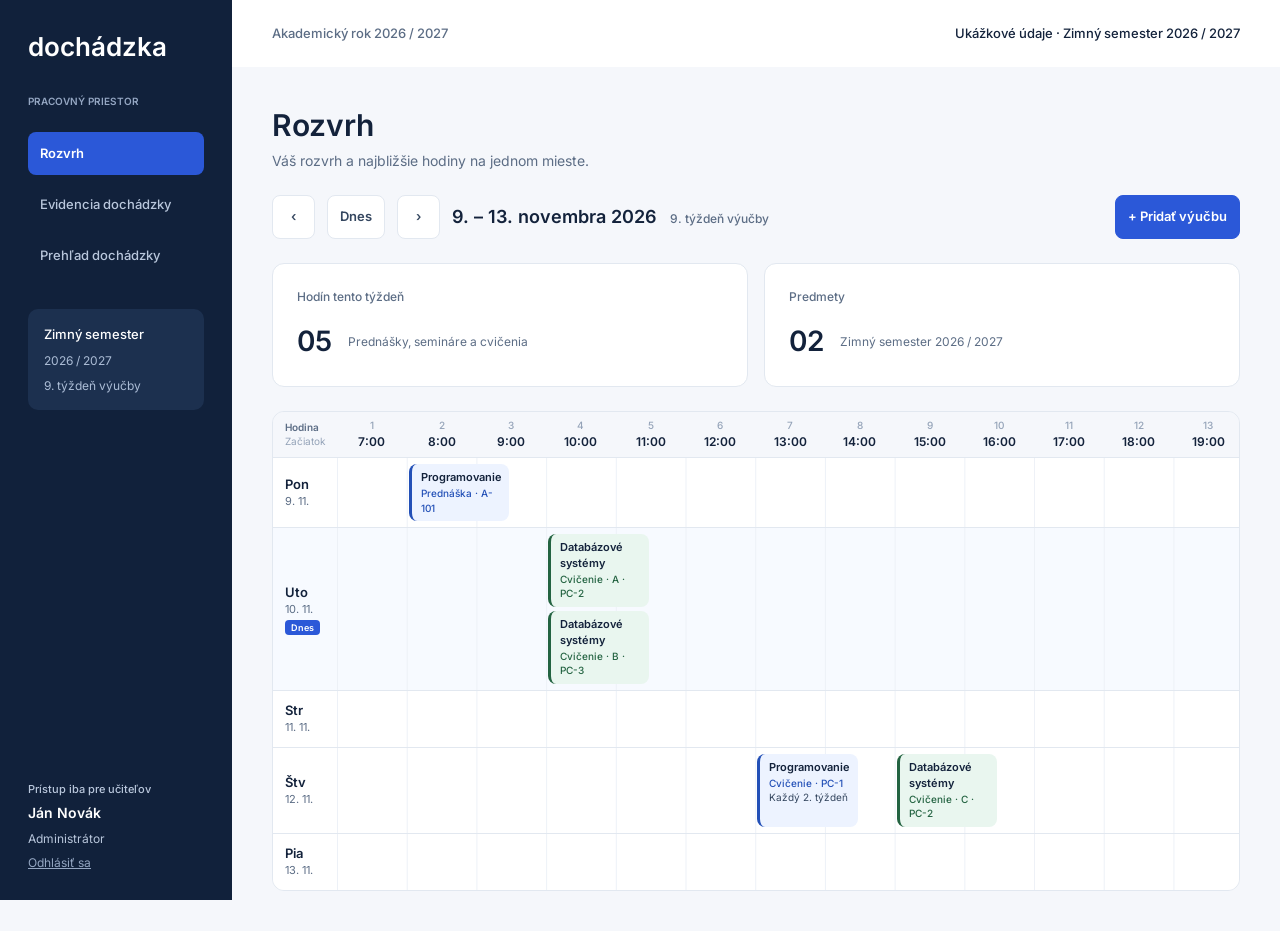
==== web/index.html @ b218ef8f "Add web prototype: prihlasenie, rozvrh, evidencia, prehlad" ====
<!DOCTYPE html>
<html lang="sk">
<head>
    <meta charset="utf-8">
    <meta name="viewport" content="width=device-width, initial-scale=1">
    <title>Rozvrh · dochádzka</title>
    <link rel="stylesheet" href="vendor/bootstrap/bootstrap.min.css">
    <link rel="stylesheet" href="css/app.css">
</head>
<body>
<div class="app">
    <aside class="sidebar offcanvas-lg offcanvas-start" tabindex="-1" id="sidebar" aria-label="Hlavná navigácia">
        <a class="brand" href="index.html">dochádzka</a>
        <div class="eyebrow">Pracovný priestor</div>

        <nav>
            <a href="index.html" class="active"
                aria-current="page">Rozvrh</a>
            <a href="evidencia.html">Evidencia dochádzky</a>
            <a href="prehlad.html">Prehľad dochádzky</a>
        </nav>

        <div class="semester-card">
            <strong>Zimný semester</strong>
            <span>2026 / 2027</span>
            <span>
                9. týždeň výučby
            </span>
        </div>

        <div class="account">
            <small>Prístup iba pre učiteľov</small>
            <strong>Ján Novák</strong>
            <span>Administrátor</span>
            <form data-go="prihlasenie.html">
                <button type="submit">Odhlásiť sa</button>
            </form>
        </div>
    </aside>

    <div class="workspace">
        <header class="topbar">
            <button class="btn btn-light btn-icon d-lg-none" type="button" data-bs-toggle="offcanvas" data-bs-target="#sidebar" aria-controls="sidebar" aria-label="Otvoriť navigáciu">☰</button>
            <span class="year">Akademický rok 2026 / 2027</span>
            <span class="current">Ukážkové údaje · Zimný semester 2026 / 2027</span>
        </header>

        <main class="screen">
            <div class="page-heading">
                <h1>Rozvrh</h1>
                <p>Váš rozvrh a najbližšie hodiny na jednom mieste.</p>
            </div>

            <div class="toolbar">
                <a class="btn btn-light btn-icon" href="#" data-proto-note="Prototyp zobrazuje iba jeden ukážkový týždeň." aria-label="Predchádzajúci týždeň">‹</a>
                <a class="btn btn-light" href="index.html">Dnes</a>
                <a class="btn btn-light btn-icon" href="#" data-proto-note="Prototyp zobrazuje iba jeden ukážkový týždeň." aria-label="Nasledujúci týždeň">›</a>
                <h2 class="week-label grow">
                    9. – 13. novembra 2026
                    <span class="toolbar-meta ms-2">9. týždeň výučby</span>
                </h2>
                <button class="btn btn-primary" type="button" data-bs-toggle="modal" data-bs-target="#lessonModal">+ Pridať výučbu</button>
            </div>

            <div class="row g-3">
                <div class="col-md-6">
                    <div class="panel panel-body">
                        <div class="stat-label fw-medium mb-3">Hodín tento týždeň</div>
                        <div class="d-flex align-items-center gap-3">
                            <span class="stat-number">05</span>
                            <span class="stat-label">Prednášky, semináre a cvičenia</span>
                        </div>
                    </div>
                </div>
                <div class="col-md-6">
                    <div class="panel panel-body">
                        <div class="stat-label fw-medium mb-3">Predmety</div>
                        <div class="d-flex align-items-center gap-3">
                            <span class="stat-number">02</span>
                            <span class="stat-label">Zimný semester 2026 / 2027</span>
                        </div>
                    </div>
                </div>
            </div>

            <div class="panel tt">
                <div class="tt-inner">
                    <div class="tt-head">
                        <div class="tt-corner">Hodina <span>Začiatok</span></div>
                        <div class="tt-hours">
                            <div><small>1</small><strong>7:00</strong></div>
                            <div><small>2</small><strong>8:00</strong></div>
                            <div><small>3</small><strong>9:00</strong></div>
                            <div><small>4</small><strong>10:00</strong></div>
                            <div><small>5</small><strong>11:00</strong></div>
                            <div><small>6</small><strong>12:00</strong></div>
                            <div><small>7</small><strong>13:00</strong></div>
                            <div><small>8</small><strong>14:00</strong></div>
                            <div><small>9</small><strong>15:00</strong></div>
                            <div><small>10</small><strong>16:00</strong></div>
                            <div><small>11</small><strong>17:00</strong></div>
                            <div><small>12</small><strong>18:00</strong></div>
                            <div><small>13</small><strong>19:00</strong></div>
                            <div><small>14</small><strong>20:00</strong></div>
                        </div>
                    </div>

                    <div class="tt-row">
                        <div class="tt-day">
                            <strong>Pon</strong>
                            <span>9. 11.</span>
                        </div>

                        <div class="tt-track">

                            <div class="tt-block c0"
                                style="--col: 13; --span: 18; --lane: 1"
                                title="Programovanie · Prednáška · 08:00 – 09:30 · A-101">
                                <a class="title stretched-link"
                                    href="evidencia.html">Programovanie</a>
                                Prednáška · A-101
                                <a class="edit" href="#" data-bs-toggle="modal" data-bs-target="#lessonModal"
                                    aria-label="Upraviť výučbu Programovanie · Prednáška" title="Upraviť">✎</a>
                                <form
                                    data-confirm="Výučba „Programovanie · Prednáška“ sa odstráni z celého semestra vrátane zapísanej dochádzky.">
                                    <button class="remove" type="submit" aria-label="Odstrániť výučbu Programovanie">×</button>
                                </form>
                            </div>
                        </div>
                    </div>
                    <div class="tt-row today">
                        <div class="tt-day">
                            <strong>Uto</strong>
                            <span>10. 11.</span>
                            <span class="pill">Dnes</span>
                        </div>

                        <div class="tt-track">

                            <div class="tt-block c2"
                                style="--col: 37; --span: 18; --lane: 1"
                                title="Databázové systémy · Cvičenie · A · 10:00 – 11:30 · PC-2">
                                <a class="title stretched-link"
                                    href="evidencia.html">Databázové systémy</a>
                                Cvičenie · A · PC-2
                                <a class="edit" href="#" data-bs-toggle="modal" data-bs-target="#lessonModal"
                                    aria-label="Upraviť výučbu Databázové systémy · Cvičenie · A" title="Upraviť">✎</a>
                                <form
                                    data-confirm="Výučba „Databázové systémy · Cvičenie · A“ sa odstráni z celého semestra vrátane zapísanej dochádzky.">
                                    <button class="remove" type="submit" aria-label="Odstrániť výučbu Databázové systémy">×</button>
                                </form>
                            </div>
                            <div class="tt-block c2"
                                style="--col: 37; --span: 18; --lane: 2"
                                title="Databázové systémy · Cvičenie · B · 10:00 – 11:30 · PC-3">
                                <a class="title stretched-link"
                                    href="evidencia.html">Databázové systémy</a>
                                Cvičenie · B · PC-3
                                <a class="edit" href="#" data-bs-toggle="modal" data-bs-target="#lessonModal"
                                    aria-label="Upraviť výučbu Databázové systémy · Cvičenie · B" title="Upraviť">✎</a>
                                <form
                                    data-confirm="Výučba „Databázové systémy · Cvičenie · B“ sa odstráni z celého semestra vrátane zapísanej dochádzky.">
                                    <button class="remove" type="submit" aria-label="Odstrániť výučbu Databázové systémy">×</button>
                                </form>
                            </div>
                        </div>
                    </div>
                    <div class="tt-row">
                        <div class="tt-day">
                            <strong>Str</strong>
                            <span>11. 11.</span>
                        </div>

                        <div class="tt-track">

                        </div>
                    </div>
                    <div class="tt-row">
                        <div class="tt-day">
                            <strong>Štv</strong>
                            <span>12. 11.</span>
                        </div>

                        <div class="tt-track">

                            <div class="tt-block c0"
                                style="--col: 73; --span: 18; --lane: 1"
                                title="Programovanie · Cvičenie · 13:00 – 14:30 · PC-1">
                                <a class="title stretched-link"
                                    href="evidencia.html">Programovanie</a>
                                Cvičenie · PC-1
                                <div class="note">Každý 2. týždeň</div>
                                <a class="edit" href="#" data-bs-toggle="modal" data-bs-target="#lessonModal"
                                    aria-label="Upraviť výučbu Programovanie · Cvičenie" title="Upraviť">✎</a>
                                <form
                                    data-confirm="Výučba „Programovanie · Cvičenie“ sa odstráni z celého semestra vrátane zapísanej dochádzky.">
                                    <button class="remove" type="submit" aria-label="Odstrániť výučbu Programovanie">×</button>
                                </form>
                            </div>
                            <div class="tt-block c2"
                                style="--col: 97; --span: 18; --lane: 1"
                                title="Databázové systémy · Cvičenie · C · 15:00 – 16:30 · PC-2">
                                <a class="title stretched-link"
                                    href="evidencia.html">Databázové systémy</a>
                                Cvičenie · C · PC-2
                                <a class="edit" href="#" data-bs-toggle="modal" data-bs-target="#lessonModal"
                                    aria-label="Upraviť výučbu Databázové systémy · Cvičenie · C" title="Upraviť">✎</a>
                                <form
                                    data-confirm="Výučba „Databázové systémy · Cvičenie · C“ sa odstráni z celého semestra vrátane zapísanej dochádzky.">
                                    <button class="remove" type="submit" aria-label="Odstrániť výučbu Databázové systémy">×</button>
                                </form>
                            </div>
                        </div>
                    </div>
                    <div class="tt-row">
                        <div class="tt-day">
                            <strong>Pia</strong>
                            <span>13. 11.</span>
                        </div>

                        <div class="tt-track">

                        </div>
                    </div>
                </div>
            </div>
        </main>
    </div>
</div>

<div class="modal fade" id="confirmModal" tabindex="-1" aria-labelledby="confirmTitle" aria-hidden="true">
    <div class="modal-dialog modal-dialog-centered modal-sm">
        <div class="modal-content">
            <div class="modal-body">
                <h2 class="modal-title" id="confirmTitle">Naozaj odstrániť?</h2>
                <div data-confirm-text></div>
            </div>
            <div class="modal-footer">
                <button type="button" class="btn btn-light btn-wide" data-bs-dismiss="modal">Zrušiť</button>
                <button type="button" class="btn btn-primary btn-wide" data-confirm-ok>Odstrániť</button>
            </div>
        </div>
    </div>
</div>

<div class="modal fade" id="lessonModal" tabindex="-1" aria-labelledby="lessonTitle" aria-hidden="true">
    <div class="modal-dialog modal-dialog-centered modal-dialog-scrollable" style="--bs-modal-width: 640px">
        <form class="modal-content" id="lessonForm" novalidate>
            <input type="hidden" name="week" value="2026-11-09">

            <div class="modal-header">
                <div>
                    <h2 class="modal-title" id="lessonTitle">Pridať výučbu</h2>
                    <p>Vytvorte novú hodinu v rozvrhu – Zimný semester 2026 / 2027.</p>
                </div>
                <button type="button" class="btn-close" data-bs-dismiss="modal" aria-label="Zavrieť"></button>
            </div>

            <div class="modal-body">
                <div class="row g-3">
                    <div class="col-sm-6">
                        <label class="form-label" for="subject">Predmet</label>
                        <input class="form-control" type="text" id="subject" name="subject" list="subjectList"
                            value="" placeholder="Vyberte alebo napíšte nový" autocomplete="off" required>
                        <datalist id="subjectList">
                            <option value="Databázové systémy"></option>
                            <option value="Programovanie"></option>
                        </datalist>
                    </div>
                    <div class="col-sm-6">
                        <label class="form-label" for="type">Typ výučby</label>
                        <select class="form-select" id="type" name="type">
                            <option value="lecture">Prednáška</option>
                            <option value="seminar">Seminár</option>
                            <option value="exercise" selected>Cvičenie</option>
                            <option value="lab">Lab. cvičenie</option>
                        </select>
                    </div>

                    <div class="col-sm-6">
                        <label class="form-label" for="room">Miestnosť <span class="optional">voliteľné</span></label>
                        <input class="form-control" type="text" id="room" name="room"
                            value="" placeholder="napr. A-101">
                    </div>

                    <div class="col-sm-4" data-hide-once>
                        <label class="form-label" for="weekday">Deň</label>
                        <select class="form-select" id="weekday" name="weekday">
                            <option value="1" selected>Pondelok</option>
                            <option value="2">Utorok</option>
                            <option value="3">Streda</option>
                            <option value="4">Štvrtok</option>
                            <option value="5">Piatok</option>
                        </select>
                    </div>
                    <div class="col-6 col-sm-4">
                        <label class="form-label" for="starts_at">Začiatok</label>
                        <input class="form-control" type="time" step="300" id="starts_at" name="starts_at"
                            value="08:00" required>
                    </div>
                    <div class="col-6 col-sm-4">
                        <label class="form-label" for="ends_at">Koniec</label>
                        <input class="form-control" type="time" step="300" id="ends_at" name="ends_at"
                            value="09:30" required>
                    </div>
                </div>

                <div>
                    <div class="form-label" id="recurrenceLabel">Opakovanie</div>
                    <div class="chips" role="radiogroup" aria-labelledby="recurrenceLabel">
                        <input class="btn-check" type="radio" name="recurrence" id="recurrence-weekly"
                            value="weekly" checked>
                        <label for="recurrence-weekly">Každý týždeň</label>
                        <input class="btn-check" type="radio" name="recurrence" id="recurrence-biweekly"
                            value="biweekly">
                        <label for="recurrence-biweekly">Každý druhý týždeň</label>
                        <input class="btn-check" type="radio" name="recurrence" id="recurrence-once"
                            value="once">
                        <label for="recurrence-once">Jednorazovo</label>
                    </div>
                </div>

                <div>
                    <div class="row g-3">
                        <div class="col-sm-6">
                            <label class="form-label" for="valid_from" data-from-label>Platí od</label>
                            <input class="form-control" type="date" id="valid_from" name="valid_from"
                                min="2026-09-14" max="2026-12-11"
                                value="2026-09-14" required>
                        </div>
                        <div class="col-sm-6" data-hide-once>
                            <label class="form-label" for="valid_to">Platí do</label>
                            <input class="form-control" type="date" id="valid_to" name="valid_to"
                                min="2026-09-14" max="2026-12-11"
                                value="2026-12-11">
                        </div>
                    </div>
                    <div class="form-text mt-2" data-hide-once>Predvolené podľa nastavení semestra · 13 týždňov</div>
                </div>

                <div class="notice" role="status"><strong>Bez kolízií</strong><div>V tomto čase nemáte inú výučbu a miestnosť nie je obsadená.</div></div>            </div>

            <div class="modal-footer">
                <button type="button" class="btn btn-light btn-wide" data-bs-dismiss="modal">Zrušiť</button>
                <button type="submit" class="btn btn-primary btn-wide">Uložiť výučbu</button>
            </div>
        </form>
    </div>
</div>

<script src="vendor/bootstrap/bootstrap.bundle.min.js"></script>
<script src="js/app.js"></script>
</body>
</html>
---- web/css/app.css ----
/* Dochádzka – vzhľad podľa návrhu vo Figme, postavený na Bootstrape 5.3 */

@font-face {
    font-family: "Inter";
    font-style: normal;
    font-weight: 100 900;
    font-display: swap;
    src: url("../fonts/inter-latin-ext-wght-normal.woff2") format("woff2-variations");
    unicode-range: U+0100-02BA, U+02BD-02C5, U+02C7-02CC, U+02CE-02D7, U+02DD-02FF, U+0304, U+0308, U+0329, U+1D00-1DBF, U+1E00-1E9F, U+1EF2-1EFF, U+2020, U+20A0-20AB, U+20AD-20C0, U+2113, U+2C60-2C7F, U+A720-A7FF;
}

@font-face {
    font-family: "Inter";
    font-style: normal;
    font-weight: 100 900;
    font-display: swap;
    src: url("../fonts/inter-latin-wght-normal.woff2") format("woff2-variations");
    unicode-range: U+0000-00FF, U+0131, U+0152-0153, U+02BB-02BC, U+02C6, U+02DA, U+02DC, U+0304, U+0308, U+0329, U+2000-206F, U+20AC, U+2122, U+2191, U+2193, U+2212, U+2215, U+FEFF, U+FFFD;
}

:root {
    --ink: #13223b;
    --body: #34465f;
    --muted: #5c6d85;
    --placeholder: #94a3b8;
    --page: #f5f7fb;
    --line: #e2e8f0;
    --line-input: #cfd8e6;
    --primary: #2b58d8;
    --primary-dark: #2350b7;
    --tint: #edf3ff;
    --navy: #11213b;
    --navy-soft: #1c304f;

    --present-bg: #e9f6ef;   --present-fg: #236341;
    --absent-bg: #fff0ef;    --absent-fg: #b13636;
    --excused-bg: #fff6df;   --excused-fg: #89600c;
    --replacing-bg: #eef0ff; --replacing-fg: #5f48a4;

    --sidebar-width: 232px;

    --bs-body-font-family: "Inter", system-ui, -apple-system, "Segoe UI", sans-serif;
    --bs-body-font-size: 0.8125rem;
    --bs-body-line-height: 1.45;
    --bs-body-color: var(--ink);
    --bs-body-bg: var(--page);
    --bs-border-color: var(--line);
    --bs-primary: var(--primary);
    --bs-primary-rgb: 43, 88, 216;
    --bs-link-color-rgb: 43, 88, 216;
    --bs-link-hover-color-rgb: 35, 80, 183;
    --bs-secondary-color: var(--muted);
    --bs-border-radius: 8px;
}

h1, h2, h3, .fw-semibold { font-weight: 600; }
a { text-decoration: none; }
a:hover { text-decoration: underline; }
.text-muted { color: var(--muted) !important; }

/* ---------- Rozloženie ---------- */

.app { display: flex; min-height: 100vh; }

.sidebar {
    width: var(--sidebar-width);
    flex: 0 0 var(--sidebar-width);
    background-color: var(--navy) !important; /* Bootstrap dáva .offcanvas-lg na šírke lg priehľadné pozadie */
    color: #fff;
    padding: 28px;
    display: flex;
    flex-direction: column;
    gap: 32px;
}

@media (min-width: 992px) {
    .sidebar { position: sticky; top: 0; height: 100vh; overflow-y: auto; }
}

@media (max-width: 991.98px) {
    .sidebar.offcanvas-lg { --bs-offcanvas-width: var(--sidebar-width); --bs-offcanvas-bg: var(--navy); }
}

.sidebar .brand { font-size: 26px; font-weight: 600; color: #fff; line-height: 1.45; }
.sidebar .brand:hover { text-decoration: none; }
.sidebar .eyebrow { font-size: 10px; font-weight: 600; letter-spacing: 0; color: #94a6c2; text-transform: uppercase; margin-top: -4px; }
.sidebar nav { display: flex; flex-direction: column; gap: 8px; margin-top: -8px; }
.sidebar nav a { padding: 12px; border-radius: 8px; font-weight: 500; color: #b9c7dc; }
.sidebar nav a:hover { background: var(--navy-soft); color: #fff; text-decoration: none; }
.sidebar nav a.active { background: var(--primary); color: #fff; font-weight: 600; }
.sidebar .semester-card { background: var(--navy-soft); border-radius: 10px; padding: 16px; display: flex; flex-direction: column; gap: 8px; }
.sidebar .semester-card strong { font-weight: 500; }
.sidebar .semester-card span { font-size: 12px; color: #acbdd6; }
.sidebar .account { margin-top: auto; display: flex; flex-direction: column; gap: 6px; }
.sidebar .account small { font-size: 11px; font-weight: 500; color: #b9c7dc; }
.sidebar .account strong { font-size: 14px; font-weight: 600; }
.sidebar .account span { font-size: 12px; color: #b9c7dc; }
.sidebar .account button { align-self: flex-start; padding: 0; border: 0; background: none; font-size: 12px; color: #94a6c2; text-decoration: underline; }
.sidebar .account button:hover { color: #fff; }

.workspace { flex: 1 1 auto; min-width: 0; display: flex; flex-direction: column; }
.topbar { background: #fff; min-height: 67px; padding: 12px 40px; display: flex; align-items: center; gap: 20px; font-weight: 500; }
.topbar .year { color: var(--muted); }
.topbar .current { margin-left: auto; text-align: right; }
.screen { padding: 40px; display: flex; flex-direction: column; gap: 24px; }
.page-heading h1 { font-size: 30px; margin: 0 0 8px; }
.page-heading p { font-size: 14px; color: var(--muted); margin: 0; }

@media (max-width: 767.98px) {
    .topbar { padding: 12px 16px; }
    .screen { padding: 24px 16px; }
}

/* ---------- Základné prvky ---------- */

.panel { background: #fff; border: 1px solid var(--line); border-radius: 12px; }
.panel-body { padding: 24px; }
.panel-title { font-size: 17px; font-weight: 600; margin: 0; }

.btn {
    --bs-btn-font-size: 0.8125rem;
    --bs-btn-font-weight: 600;
    --bs-btn-padding-x: 12px;
    --bs-btn-padding-y: 11px;
    --bs-btn-border-radius: 8px;
    white-space: nowrap;
}
.btn-primary {
    --bs-btn-bg: var(--primary); --bs-btn-border-color: var(--primary);
    --bs-btn-hover-bg: var(--primary-dark); --bs-btn-hover-border-color: var(--primary-dark);
    --bs-btn-active-bg: var(--primary-dark); --bs-btn-active-border-color: var(--primary-dark);
    --bs-btn-disabled-bg: var(--primary); --bs-btn-disabled-border-color: var(--primary);
}
.btn-light {
    --bs-btn-color: var(--body); --bs-btn-bg: #fff; --bs-btn-border-color: var(--line);
    --bs-btn-hover-color: var(--ink); --bs-btn-hover-bg: #f9fafc; --bs-btn-hover-border-color: var(--line-input);
    --bs-btn-active-bg: #eef1f6; --bs-btn-active-border-color: var(--line-input);
}
.btn-wide { --bs-btn-padding-x: 20px; }
.btn-icon { width: 43px; padding-left: 0; padding-right: 0; }

.form-label { font-size: 12px; font-weight: 500; color: var(--muted); margin-bottom: 8px; }
.form-label .optional { font-size: 11px; font-weight: 400; color: var(--placeholder); margin-left: 4px; }
.form-control, .form-select {
    font-size: 0.8125rem; font-weight: 500; color: var(--ink);
    padding: 11px 12px; border-color: var(--line-input); border-radius: 8px; background-color: #fff;
}
.form-select { padding-right: 36px; }
.form-control::placeholder { color: var(--placeholder); font-weight: 400; }
.form-control:focus, .form-select:focus { border-color: var(--primary); box-shadow: 0 0 0 3px rgba(43, 88, 216, .18); }
.form-control:disabled, .form-control[readonly], .form-select:disabled { background: var(--page); color: var(--muted); }
.form-text { font-size: 12px; color: var(--muted); }
.form-check-input:checked { background-color: var(--primary); border-color: var(--primary); }
.form-check-label { font-weight: 500; color: var(--body); }
.invalid-feedback { font-size: 12px; }

.select-plain { width: auto; max-width: 100%; border-color: transparent; font-weight: 600; color: var(--body); }
.select-plain:hover { border-color: var(--line-input); }

.notice { background: var(--tint); color: var(--primary-dark); border-radius: 8px; padding: 14px 16px; display: flex; gap: 12px; align-items: flex-start; }
.notice strong { font-weight: 600; white-space: nowrap; }
.notice.warn { background: var(--excused-bg); color: var(--excused-fg); }
.notice.ok { background: var(--present-bg); color: var(--present-fg); }
.notice.danger { background: var(--absent-bg); color: var(--absent-fg); }
.notice ul { margin: 0; padding-left: 16px; }

.stat-number { font-size: 28px; font-weight: 600; line-height: 1.45; }
.stat-label { font-size: 12px; color: var(--muted); }

.empty { padding: 48px 24px; text-align: center; color: var(--muted); }
.empty h2 { font-size: 17px; color: var(--ink); }

/* Stavy dochádzky */
.status { display: inline-block; padding: 5px 8px; border-radius: 6px; font-size: 11px; font-weight: 500; line-height: 1.45; border: 0; }
.status-present { background: var(--present-bg); color: var(--present-fg); }
.status-absent { background: var(--absent-bg); color: var(--absent-fg); }
.status-excused { background: var(--excused-bg); color: var(--excused-fg); }
.status-replacing { background: var(--replacing-bg); color: var(--replacing-fg); }
select.status { appearance: none; padding-right: 22px; cursor: pointer;
    background-image: url("data:image/svg+xml,%3Csvg xmlns='http://www.w3.org/2000/svg' viewBox='0 0 10 6'%3E%3Cpath d='M1 1l4 4 4-4' fill='none' stroke='%235c6d85' stroke-width='1.5' stroke-linecap='round'/%3E%3C/svg%3E");
    background-repeat: no-repeat; background-position: right 8px center; background-size: 8px; }
select.status:focus { outline: 2px solid var(--primary); outline-offset: 1px; }

/* Výber z možností (opakovanie, stav) – tlačidlá namiesto prepínačov */
.chips { display: flex; flex-wrap: wrap; gap: 8px; }
.chips label { display: inline-flex; align-items: center; gap: 8px; padding: 10px 14px; border: 1px solid var(--line-input); border-radius: 8px; background: #fff; font-weight: 500; color: var(--body); cursor: pointer; }
.chips .dot { width: 8px; height: 8px; border-radius: 50%; background: currentColor; }
.chips input:focus-visible + label { box-shadow: 0 0 0 3px rgba(43, 88, 216, .18); }
.chips input:checked + label { background: var(--tint); border-color: var(--primary); color: var(--primary-dark); font-weight: 600; }
.chips label.chip-present .dot { color: var(--present-fg); }
.chips label.chip-absent .dot { color: var(--absent-fg); }
.chips label.chip-excused .dot { color: var(--excused-fg); }
.chips label.chip-replacing .dot { color: var(--replacing-fg); }
.chips input:checked + label.chip-present { background: var(--present-bg); border-color: var(--present-fg); color: var(--present-fg); }
.chips input:checked + label.chip-absent { background: var(--absent-bg); border-color: var(--absent-fg); color: var(--absent-fg); }
.chips input:checked + label.chip-excused { background: var(--excused-bg); border-color: var(--excused-fg); color: var(--excused-fg); }
.chips input:checked + label.chip-replacing { background: var(--replacing-bg); border-color: var(--replacing-fg); color: var(--replacing-fg); }

/* Dialógy */
.modal { --bs-modal-bg: #fff; }
.modal-content { border: 0; border-radius: 16px; overflow: hidden; box-shadow: 0 24px 64px rgba(17, 33, 59, .28); }
.modal-header { padding: 24px 28px 20px; align-items: flex-start; border-color: var(--line); }
.modal-title { font-size: 20px; font-weight: 600; }
.modal-header > div { flex: 1 1 auto; min-width: 0; }
.modal-header p { margin: 4px 0 0; color: var(--muted); }
.modal-header .btn-close { width: 36px; height: 36px; padding: 0; margin: 0; border-radius: 8px; background-color: var(--page); background-size: 10px; opacity: 1; }
.modal-body { padding: 24px 28px; display: flex; flex-direction: column; gap: 20px; }
.modal-footer { padding: 20px 28px; background: #f9fafc; border-color: var(--line); gap: 12px; }
.modal-footer > * { margin: 0; }
.modal-backdrop { --bs-backdrop-bg: var(--ink); }

/* ---------- Rozvrh ---------- */

.toolbar { display: flex; flex-wrap: wrap; align-items: center; gap: 12px; }
.toolbar .grow { flex: 1 1 auto; min-width: 0; }
.week-label { font-size: 18px; font-weight: 600; margin: 0; }
.toolbar-meta { font-size: 12px; font-weight: 500; color: var(--muted); }

.tt { overflow-x: auto; }
.tt-inner { min-width: 1040px; }
.tt-head, .tt-row { display: grid; grid-template-columns: 64px 1fr; }
.tt-head { background: var(--page); border-bottom: 1px solid var(--line); }
.tt-row + .tt-row { border-top: 1px solid var(--line); }
.tt-row.today { background: #f7faff; }
.tt-corner, .tt-day { padding: 8px 0 8px 12px; display: flex; flex-direction: column; justify-content: center; }
.tt-corner { font-size: 10px; font-weight: 600; color: var(--muted); }
.tt-corner span { font-weight: 400; color: var(--placeholder); }
.tt-day strong { font-weight: 600; }
.tt-day span { font-size: 11px; color: var(--muted); }
.tt-day .pill { align-self: flex-start; margin-top: 2px; padding: 1px 6px; border-radius: 4px; background: var(--primary); color: #fff; font-size: 9px; font-weight: 600; }
.tt-day .pill.alt { background: var(--tint); color: var(--primary-dark); }
.tt-hours { display: grid; grid-template-columns: repeat(14, 1fr); text-align: center; padding: 6px 0; }
.tt-hours small { display: block; font-size: 10px; font-weight: 500; color: var(--placeholder); }
.tt-hours strong { font-size: 12px; font-weight: 600; }
.tt-track {
    display: grid; grid-template-columns: repeat(168, minmax(0, 1fr)); grid-auto-rows: minmax(44px, auto);
    row-gap: 4px; padding: 6px 0; min-height: 56px;
    background-image: linear-gradient(to right, #edf1f7 1px, transparent 1px); background-size: calc(100% / 14) 100%;
}
.tt-block {
    grid-column: var(--col) / span var(--span); grid-row: var(--lane);
    position: relative; margin: 0 2px; padding: 6px 6px 6px 9px; min-width: 0;
    border-left: 3px solid var(--fg); border-radius: 8px; background: var(--bg);
    font-size: 10px; font-weight: 500; color: var(--fg); line-height: 1.45; overflow: hidden;
}
.tt-block:hover { box-shadow: 0 2px 8px rgba(17, 33, 59, .12); }
.tt-block .title { display: block; font-size: 11px; font-weight: 600; color: var(--ink); overflow-wrap: anywhere; }
.tt-block .title:hover { text-decoration: none; }
.tt-block .note { color: var(--body); font-weight: 400; }
.tt-block .remove { position: absolute; top: 2px; right: 2px; z-index: 2; width: 18px; height: 18px; padding: 0; border: 0; border-radius: 4px; background: #fff; color: var(--muted); font-size: 12px; line-height: 1; opacity: 0; }
.tt-block .edit { position: absolute; top: 2px; right: 22px; z-index: 2; width: 18px; height: 18px; border-radius: 4px; background: #fff; color: var(--muted); font-size: 11px; line-height: 18px; text-align: center; opacity: 0; }
.tt-block .edit:hover { color: var(--primary); text-decoration: none; }
.tt-block:hover .remove, .tt-block .remove:focus, .tt-block:hover .edit, .tt-block .edit:focus { opacity: 1; }
@media (hover: none) { .tt-block .edit, .tt-block .remove { opacity: 1; } } /* dotykové zariadenia nemajú hover */
.tt-block.ghost { background: none; border: 1px dashed var(--line-input); color: var(--placeholder); }
.tt-block.ghost .title { color: var(--muted); }
.tt-free { grid-column: 1 / -1; margin: 0 2px; padding: 12px; border-radius: 8px; background: var(--page); color: var(--muted); font-weight: 500; display: flex; align-items: center; }
.c0 { --bg: #edf3ff; --fg: #2350b7; }
.c1 { --bg: #eef0ff; --fg: #5f48a4; }
.c2 { --bg: #e9f6ef; --fg: #236341; }
.c3 { --bg: #fff6df; --fg: #89600c; }
.c4 { --bg: #e6f5f6; --fg: #17696b; }
.c5 { --bg: #fdeef3; --fg: #a3305a; }

/* ---------- Evidencia dochádzky ---------- */

.totals { display: grid; grid-template-columns: repeat(4, minmax(0, 1fr)); gap: 16px; }
.totals .panel { padding: 20px; }
@media (max-width: 767.98px) { .totals { grid-template-columns: repeat(2, minmax(0, 1fr)); } }

.attendance-grid { display: grid; grid-template-columns: minmax(0, 1fr) 280px; gap: 20px; align-items: start; }
@media (max-width: 1199.98px) { .attendance-grid { grid-template-columns: minmax(0, 1fr); } }

.roster { overflow: hidden; }
.roster-heading { display: flex; flex-wrap: wrap; align-items: center; gap: 12px; padding: 20px; }
.roster-heading .panel-title { flex: 1 1 auto; }
.roster-columns, .roster-row { display: grid; grid-template-columns: minmax(0, 1fr) 96px 150px; gap: 12px; align-items: center; padding: 14px; }
.roster-columns { background: var(--page); font-size: 10px; font-weight: 600; color: var(--muted); text-transform: uppercase; }
.roster-row { min-height: 54px; }
.roster-row + .roster-row { border-top: 1px solid #f0f3f8; }
.roster-row .name { font-weight: 500; }
.roster-row .name small { font-size: 11px; font-weight: 400; color: var(--muted); margin-left: 6px; }
.roster-row .time { font-size: 11px; color: var(--muted); }
.roster-row .time em { display: block; font-style: normal; font-size: 10px; color: var(--placeholder); }
.roster-row .state { display: flex; align-items: center; gap: 6px; }
.roster-row.incoming { background: #f7faff; }
@media (max-width: 575.98px) {
    .roster-columns, .roster-row { grid-template-columns: minmax(0, 1fr) 62px 128px; gap: 8px; }
}
.roster-row .btn-remove { width: 22px; height: 22px; padding: 0; border: 0; border-radius: 6px; background: none; color: var(--muted); font-size: 14px; line-height: 1; }
.roster-row .btn-remove:hover { background: var(--absent-bg); color: var(--absent-fg); }
.roster-link { padding: 12px 14px; background: #f4f1fc; color: #60469b; font-size: 11px; font-weight: 500; }
.roster-section { padding: 14px; background: #eef4ff; border-top: 2px solid var(--primary); }
.roster-section strong { display: block; font-size: 10px; font-weight: 600; color: var(--primary); text-transform: uppercase; }
.roster-section span { font-size: 11px; color: var(--muted); }

.nfc { padding: 20px; display: flex; flex-direction: column; gap: 16px; align-items: flex-start; }
.nfc p { margin: 0; font-size: 12px; color: var(--muted); }
.nfc .last-scan { align-self: stretch; padding: 16px; border-radius: 8px; background: var(--present-bg); color: var(--present-fg); display: flex; flex-direction: column; gap: 8px; }
.nfc .last-scan strong { font-size: 15px; font-weight: 600; }
.nfc .last-scan span { font-size: 14px; font-weight: 500; }
.nfc .last-scan small { font-size: 11px; }
.nfc .last-scan.idle { background: var(--page); color: var(--muted); }

.lesson-context { padding: 12px 16px; border-radius: 8px; background: var(--page); }
.lesson-context strong { display: block; font-weight: 600; }
.lesson-context span { font-size: 12px; font-weight: 500; color: var(--muted); }

.pick-list { border: 1px solid var(--line-input); border-radius: 8px; overflow: hidden; }
.pick-list .heading { padding: 8px 14px; background: var(--page); font-size: 10px; font-weight: 600; color: var(--muted); text-transform: uppercase; }
.pick-list .items { max-height: 190px; overflow-y: auto; }
.pick-list label { display: flex; align-items: center; gap: 12px; padding: 10px 14px; border-top: 1px solid var(--line); cursor: pointer; margin: 0; }
.pick-list label:has(input:checked) { background: #f7faff; }
.pick-list label .who { flex: 1 1 auto; min-width: 0; font-weight: 500; }
.pick-list label .who small { display: block; font-size: 11px; font-weight: 400; color: var(--muted); }
.pick-list .none { padding: 14px; color: var(--muted); border-top: 1px solid var(--line); }
.input-action { position: relative; }
.input-action .form-control { padding-right: 64px; }
.input-action button { position: absolute; top: 50%; right: 8px; transform: translateY(-50%); padding: 4px; border: 0; background: none; font-size: 12px; font-weight: 600; color: var(--primary); }

/* ---------- Prehľad dochádzky ---------- */

.summary { display: grid; grid-template-columns: repeat(4, minmax(0, 1fr)); gap: 20px; padding: 24px; }
@media (max-width: 767.98px) { .summary { grid-template-columns: repeat(2, minmax(0, 1fr)); } }

.matrix-wrap { overflow-x: auto; }
.matrix { width: 100%; border-collapse: collapse; }
.matrix th, .matrix td { padding: 8px 4px; text-align: center; white-space: nowrap; }
.matrix thead th { background: var(--page); font-size: 12px; font-weight: 600; color: var(--muted); padding: 16px 4px; }
.matrix thead th.current { color: var(--primary); }
.matrix thead th small { display: block; font-size: 10px; font-weight: 400; color: var(--placeholder); }
.matrix tbody tr + tr { border-top: 1px solid #f0f3f8; }
.matrix .student { text-align: left; padding-left: 16px; min-width: 180px; font-weight: 500; position: sticky; left: 0; background: #fff; }
.matrix thead .student { background: var(--page); font-size: 10px; text-transform: uppercase; }
.matrix .total { font-weight: 600; min-width: 72px; }
.cell { display: inline-flex; align-items: center; justify-content: center; width: 30px; height: 30px; border-radius: 6px; font-size: 12px; font-weight: 600; }
.cell.none { color: var(--placeholder); font-weight: 400; }
.legend { display: flex; flex-wrap: wrap; gap: 24px; align-items: center; font-size: 12px; color: var(--body); }
.legend span { display: inline-flex; align-items: center; gap: 8px; }
.replacement-detail { padding: 20px; display: flex; flex-direction: column; gap: 8px; }
.replacement-detail + .replacement-detail { border-top: 1px solid var(--line); }
.replacement-detail strong { font-weight: 600; }
.replacement-detail span { font-size: 12px; color: var(--muted); }
.replacement-detail a { font-size: 12px; font-weight: 600; }

/* ---------- Prihlásenie ---------- */

.login { min-height: 100vh; display: grid; place-items: center; padding: 24px; background: var(--navy); }
.login .panel { width: 100%; max-width: 400px; padding: 32px; display: flex; flex-direction: column; gap: 20px; border: 0; border-radius: 16px; }
.login .brand { font-size: 26px; font-weight: 600; }
.login p { margin: 0; color: var(--muted); }

/* ---------- Prototyp ---------- */

.proto-toast { position: fixed; left: 50%; bottom: 24px; transform: translateX(-50%); z-index: 2000; max-width: calc(100% - 32px); padding: 12px 16px; border-radius: 8px; background: var(--ink); color: #fff; font-weight: 500; box-shadow: 0 8px 24px rgba(17, 33, 59, .28); }
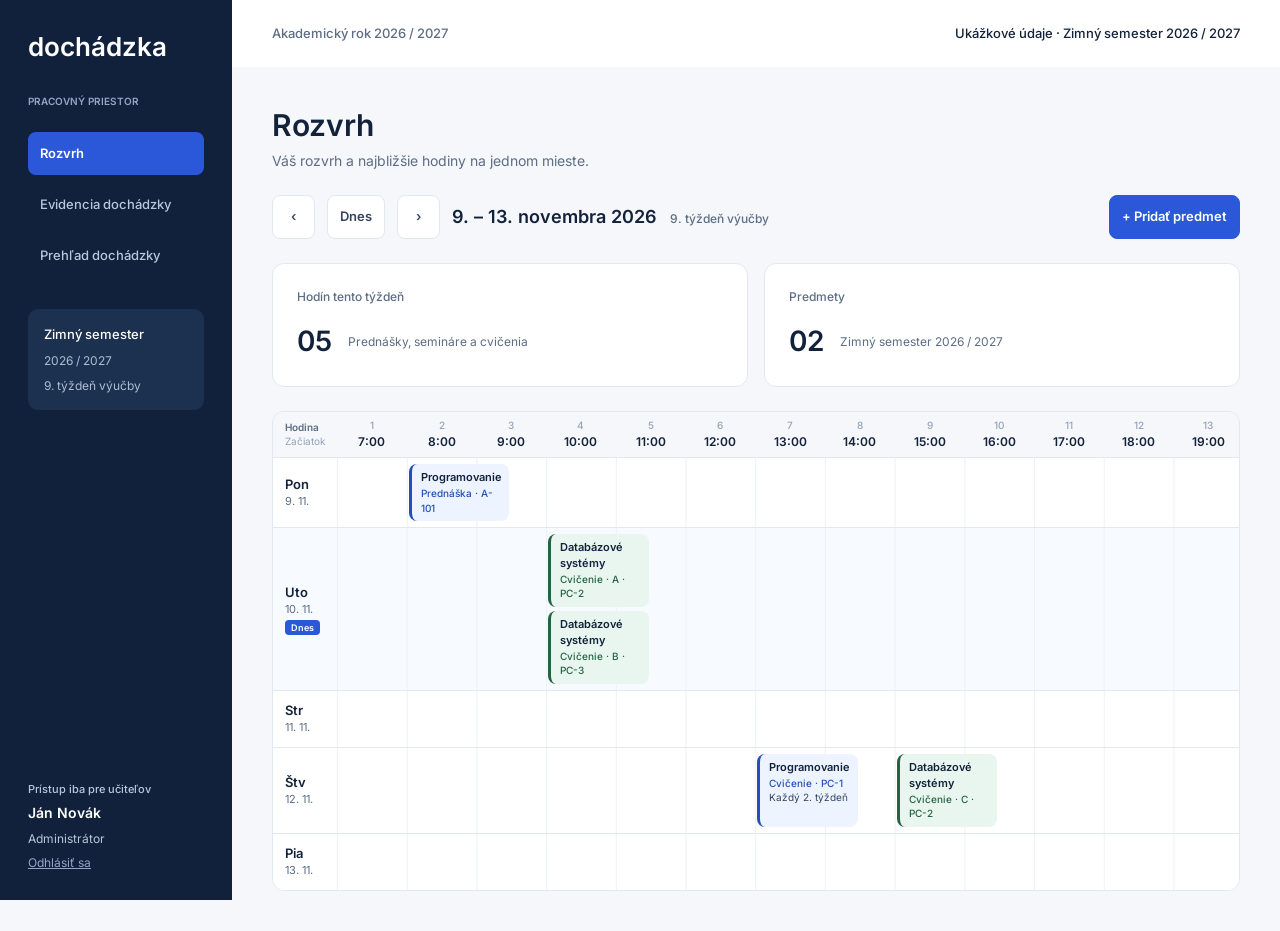
==== commit 75688129: "Unify manual record and replacement dialog in evidencia   - searchable student list across groups, "" ====
--- a/web/index.html
+++ b/web/index.html
@@ -59,7 +59,7 @@
                     9. – 13. novembra 2026
                     <span class="toolbar-meta ms-2">9. týždeň výučby</span>
                 </h2>
-                <button class="btn btn-primary" type="button" data-bs-toggle="modal" data-bs-target="#lessonModal">+ Pridať výučbu</button>
+                <button class="btn btn-primary" type="button" data-bs-toggle="modal" data-bs-target="#lessonModal">+ Pridať predmet</button>
             </div>
 
             <div class="row g-3">
@@ -250,7 +250,7 @@
 
             <div class="modal-header">
                 <div>
-                    <h2 class="modal-title" id="lessonTitle">Pridať výučbu</h2>
+                    <h2 class="modal-title" id="lessonTitle">Pridať predmet</h2>
                     <p>Vytvorte novú hodinu v rozvrhu – Zimný semester 2026 / 2027.</p>
                 </div>
                 <button type="button" class="btn-close" data-bs-dismiss="modal" aria-label="Zavrieť"></button>
@@ -278,9 +278,9 @@
                     </div>
 
                     <div class="col-sm-6">
-                        <label class="form-label" for="room">Miestnosť <span class="optional">voliteľné</span></label>
+                        <label class="form-label" for="room">Miestnosť</label>
                         <input class="form-control" type="text" id="room" name="room"
-                            value="" placeholder="napr. A-101">
+                            value="" placeholder="napr. A-101" required>
                     </div>
 
                     <div class="col-sm-4" data-hide-once>
@@ -338,11 +338,18 @@
                     <div class="form-text mt-2" data-hide-once>Predvolené podľa nastavení semestra · 13 týždňov</div>
                 </div>
 
-                <div class="notice" role="status"><strong>Bez kolízií</strong><div>V tomto čase nemáte inú výučbu a miestnosť nie je obsadená.</div></div>            </div>
+                <div class="notice" role="status"><strong>Bez kolízií</strong><div>V tomto čase nemáte inú výučbu a miestnosť nie je obsadená.</div></div>
+
+                <div class="form-check">
+                    <input class="form-check-input" type="checkbox" id="import_students" name="import_students" value="1" checked>
+                    <label class="form-check-label" for="import_students">Po uložení importovať študentov</label>
+                    <div class="form-text mt-0">Otvorí sa import zoznamu študentov pre túto hodinu.</div>
+                </div>
+            </div>
 
             <div class="modal-footer">
                 <button type="button" class="btn btn-light btn-wide" data-bs-dismiss="modal">Zrušiť</button>
-                <button type="submit" class="btn btn-primary btn-wide">Uložiť výučbu</button>
+                <button type="submit" class="btn btn-primary btn-wide">Uložiť predmet</button>
             </div>
         </form>
     </div>
--- a/web/css/app.css
+++ b/web/css/app.css
@@ -190,11 +190,9 @@
 .chips label.chip-present .dot { color: var(--present-fg); }
 .chips label.chip-absent .dot { color: var(--absent-fg); }
 .chips label.chip-excused .dot { color: var(--excused-fg); }
-.chips label.chip-replacing .dot { color: var(--replacing-fg); }
 .chips input:checked + label.chip-present { background: var(--present-bg); border-color: var(--present-fg); color: var(--present-fg); }
 .chips input:checked + label.chip-absent { background: var(--absent-bg); border-color: var(--absent-fg); color: var(--absent-fg); }
 .chips input:checked + label.chip-excused { background: var(--excused-bg); border-color: var(--excused-fg); color: var(--excused-fg); }
-.chips input:checked + label.chip-replacing { background: var(--replacing-bg); border-color: var(--replacing-fg); color: var(--replacing-fg); }
 
 /* Dialógy */
 .modal { --bs-modal-bg: #fff; }
@@ -307,8 +305,10 @@
 .lesson-context span { font-size: 12px; font-weight: 500; color: var(--muted); }
 
 .pick-list { border: 1px solid var(--line-input); border-radius: 8px; overflow: hidden; }
-.pick-list .heading { padding: 8px 14px; background: var(--page); font-size: 10px; font-weight: 600; color: var(--muted); text-transform: uppercase; }
-.pick-list .items { max-height: 190px; overflow-y: auto; }
+.pick-list .heading { position: sticky; top: 0; z-index: 1; padding: 8px 14px; background: var(--page); font-size: 10px; font-weight: 600; color: var(--muted); text-transform: uppercase; }
+.pick-list .heading + label, .pick-list .items > label:first-child { border-top: 0; }
+.pick-list .items { max-height: 260px; overflow-y: auto; }
+.pick-list .items > .heading:not(:first-child) { border-top: 1px solid var(--line); }
 .pick-list label { display: flex; align-items: center; gap: 12px; padding: 10px 14px; border-top: 1px solid var(--line); cursor: pointer; margin: 0; }
 .pick-list label:has(input:checked) { background: #f7faff; }
 .pick-list label .who { flex: 1 1 auto; min-width: 0; font-weight: 500; }
